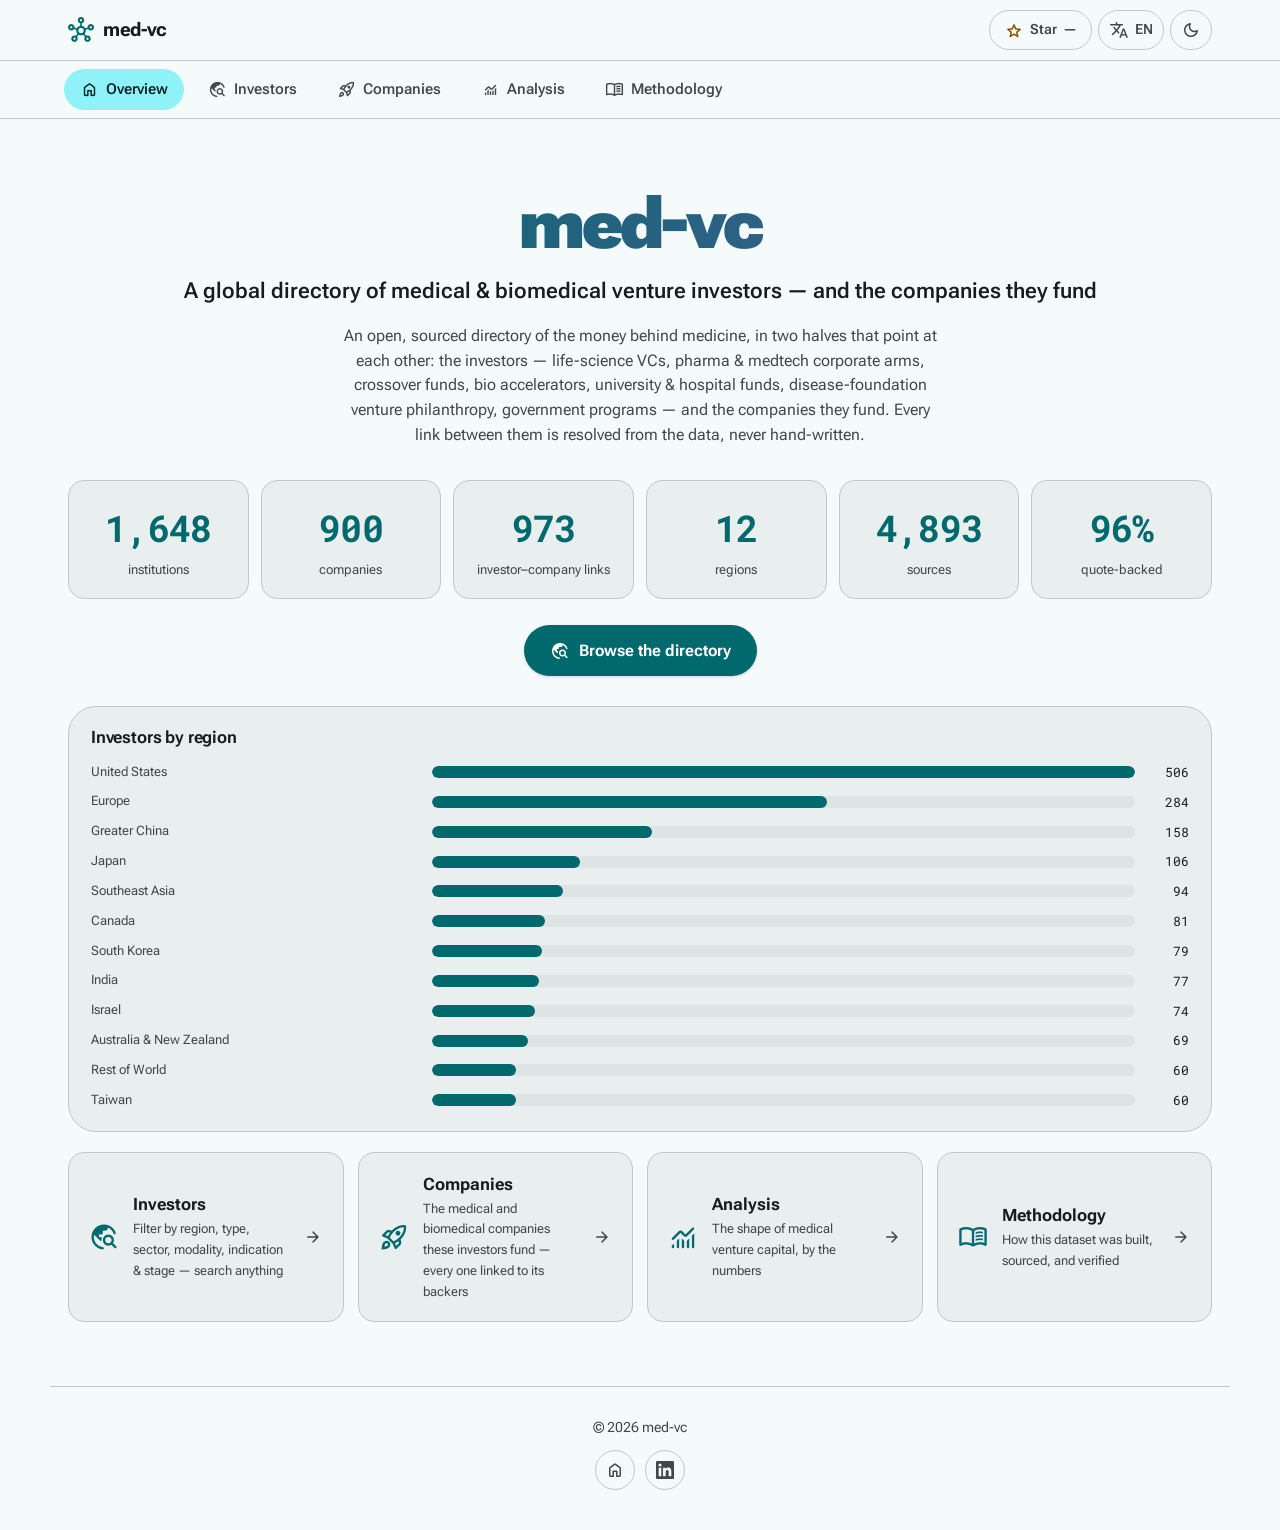
==== docs/index.html @ f38624d8 "site: pin pages to their assets, and stop silently rendering the wrong page Deploying /company-analy" ====
<!doctype html>
<html lang="en">
<head>
    <!-- Google tag (gtag.js) -->
    <script async src="https://www.googletagmanager.com/gtag/js?id=G-E2WKER7H9L"></script>
    <script>window.dataLayer=window.dataLayer||[];function gtag(){dataLayer.push(arguments);}gtag('js',new Date());gtag('config','G-E2WKER7H9L');</script>
    <meta charset="utf-8">
    <meta name="viewport" content="width=device-width, initial-scale=1">
    <title>med-vc — Global medical &amp; biomedical VC directory</title>
    <meta name="description" content="An open, sourced directory of 1,543 medical and biomedical venture investors across 12 regions — VCs, corporate venture arms, crossover funds, accelerators, university &amp; hospital funds and more.">
    <link rel="canonical" href="https://med-vc.peteraim.com/">
    <meta property="og:type" content="website">
    <meta property="og:site_name" content="med-vc">
    <meta property="og:title" content="med-vc — Global medical &amp; biomedical VC directory">
    <meta property="og:description" content="An open, sourced directory of 1,543 medical and biomedical venture investors across 12 regions — VCs, corporate venture arms, crossover funds, accelerators, university &amp; hospital funds and more.">
    <meta property="og:url" content="https://med-vc.peteraim.com/">
    <meta name="twitter:card" content="summary_large_image">
    <meta name="twitter:title" content="med-vc — Global medical &amp; biomedical VC directory">
    <meta name="twitter:description" content="An open, sourced directory of 1,543 medical and biomedical venture investors across 12 regions — VCs, corporate venture arms, crossover funds, accelerators, university &amp; hospital funds and more.">
    <link rel="icon" href="data:image/svg+xml,%3Csvg xmlns=%22http://www.w3.org/2000/svg%22 viewBox=%220 0 100 100%22%3E%3Ctext y=%22.9em%22 font-size=%2290%22%3E%F0%9F%A7%AC%3C/text%3E%3C/svg%3E">
    <script type="application/ld+json">{"@context":"https://schema.org","@type":"WebSite","name":"med-vc","description":"A global directory of medical and biomedical venture investors","url":"https://med-vc.peteraim.com/"}</script>
    <link rel="preconnect" href="https://fonts.googleapis.com">
    <link rel="preconnect" href="https://fonts.gstatic.com" crossorigin>
    <link href="https://fonts.googleapis.com/css2?family=Roboto+Flex:opsz,wght@8..144,400..700&family=Roboto+Mono:wght@500;600&display=swap" rel="stylesheet">
    <link href="https://fonts.googleapis.com/css2?family=Material+Symbols+Rounded:opsz,wght,FILL,GRAD@24,400,0,0&display=swap" rel="stylesheet">
    <link rel="stylesheet" href="assets/styles.css?v=86955d0d74">
</head>
<body data-page="home">
    <main id="page"></main>
    <script src="data/data.js?v=5c94df64af"></script>
    <script src="assets/shell.js?v=1e81da175c"></script>
    <script src="assets/app.js?v=3b255cd2a7"></script>
</body>
</html>
---- docs/assets/styles.css ----
/* =========================================================================
   med-vc · styles.css  — MD3 tokens (light+dark) + components. Zero build.
   Clinical/biomedical palette: teal primary, warm amber secondary.
   ========================================================================= */

:root, [data-theme="light"] {
  --primary:#00696e; --on-primary:#ffffff;
  --primary-container:#8ef2f8; --on-primary-container:#002022;
  --secondary:#8a5000; --on-secondary:#ffffff;
  --secondary-container:#ffddb6; --on-secondary-container:#2c1600;
  --tertiary:#4a5c92; --on-tertiary:#ffffff;
  --tertiary-container:#dbe1ff; --on-tertiary-container:#02174b;
  --background:#f5fbfa; --on-background:#171d1d;
  --surface:#f5fbfa; --surface-container:#e9efef;
  --surface-container-high:#e3e9e9; --surface-container-highest:#dde4e3;
  --surface-variant:#dae5e4; --on-surface:#171d1d; --on-surface-variant:#3f4948;
  --outline:#6f7978; --outline-variant:#bec9c8; --error:#ba1a1a;
  --ok:#2e7d32; --warn:#b26a00; --low:#8a5a00;
  --radius:16px; --radius-sm:12px; --radius-lg:28px; --radius-pill:999px;
  --elev-1:0 1px 2px rgba(0,0,0,.08), 0 1px 3px 1px rgba(0,0,0,.05);
  --elev-2:0 1px 2px rgba(0,0,0,.10), 0 2px 6px 2px rgba(0,0,0,.07);
  --maxw:1180px;
  --mono:"Roboto Mono", ui-monospace, SFMono-Regular, Menlo, monospace;
}
[data-theme="dark"] {
  --primary:#4dd9e0; --on-primary:#00363a;
  --primary-container:#004f53; --on-primary-container:#8ef2f8;
  --secondary:#ffb95c; --on-secondary:#492900;
  --secondary-container:#693c00; --on-secondary-container:#ffddb6;
  --tertiary:#b4c4ff; --on-tertiary:#1a2f60;
  --tertiary-container:#324578; --on-tertiary-container:#dbe1ff;
  --background:#0e1514; --on-background:#dde4e3;
  --surface:#0e1514; --surface-container:#1b2222;
  --surface-container-high:#252c2c; --surface-container-highest:#303736;
  --surface-variant:#3f4948; --on-surface:#dde4e3; --on-surface-variant:#bec9c8;
  --outline:#889392; --outline-variant:#3f4948; --error:#ffb4ab;
  --ok:#7fd889; --warn:#ffb95c; --low:#e0b877;
  --elev-1:0 1px 2px rgba(0,0,0,.30), 0 1px 3px 1px rgba(0,0,0,.20);
  --elev-2:0 1px 3px rgba(0,0,0,.35), 0 3px 8px 2px rgba(0,0,0,.25);
}

* { box-sizing: border-box; }
html { scroll-behavior: smooth; }
@media (prefers-reduced-motion: reduce) { html { scroll-behavior: auto; } * { animation: none !important; transition: none !important; } }
body {
  margin: 0; font-family: "Roboto Flex", system-ui, -apple-system, "Noto Sans TC", sans-serif;
  color: var(--on-background); background: var(--background);
  -webkit-font-smoothing: antialiased; line-height: 1.55;
}
a { color: var(--primary); text-decoration: none; }
a:hover { text-decoration: underline; }
h1, h2, h3 { line-height: 1.2; font-weight: 640; letter-spacing: -.01em; }
.material-symbols-rounded { font-size: 20px; line-height: 1; vertical-align: middle; }

.skip-link {
  position: fixed; left: 12px; top: -60px; z-index: 1000;
  background: var(--primary); color: var(--on-primary); padding: 10px 16px;
  border-radius: var(--radius-sm); transition: top .2s;
}
.skip-link:focus { top: 12px; }
:focus-visible { outline: 2px solid var(--primary); outline-offset: 2px; border-radius: 4px; }

/* ---------- app bar (shell.js) ---------- */
.appbar {
  position: sticky; top: 0; z-index: 50;
  background: color-mix(in srgb, var(--surface) 88%, transparent);
  backdrop-filter: saturate(1.6) blur(12px);
  border-bottom: 1px solid var(--outline-variant);
}
.appbar__inner {
  max-width: var(--maxw); margin: 0 auto; padding: 10px 18px;
  display: flex; align-items: center; gap: 12px;
}
.brand { display: flex; align-items: center; gap: 9px; color: var(--on-surface); font-weight: 720; font-size: 1.16rem; letter-spacing: -.02em; }
.brand:hover { text-decoration: none; }
.brand__logo { color: var(--primary); font-size: 26px; }
.appbar__actions { margin-left: auto; display: flex; align-items: center; gap: 6px; }
.icon-btn {
  display: inline-flex; align-items: center; gap: 6px; justify-content: center;
  min-width: 40px; height: 40px; padding: 0 10px;
  border: 1px solid var(--outline-variant); border-radius: var(--radius-pill);
  background: transparent; color: var(--on-surface-variant); cursor: pointer;
  font: inherit; font-size: .9rem; transition: background .15s, color .15s, border-color .15s;
}
.icon-btn:hover { background: var(--surface-container-high); color: var(--on-surface); }
.icon-btn__txt { font-weight: 600; }
.gh-star {
  display: inline-flex; align-items: center; gap: 6px; height: 40px; padding: 0 14px;
  border: 1px solid var(--outline-variant); border-radius: var(--radius-pill);
  color: var(--on-surface-variant); font-weight: 600; font-size: .9rem;
}
.gh-star:hover { text-decoration: none; background: var(--surface-container-high); color: var(--on-surface); }
.gh-star .material-symbols-rounded { color: var(--secondary); }
.gh-star__count { font-variant-numeric: tabular-nums; }

/* ---------- cross-page nav (shell.js) ---------- */
.pagenav { position: sticky; top: 61px; z-index: 40; background: var(--background); border-bottom: 1px solid var(--outline-variant); }
.pagenav__inner {
  max-width: var(--maxw); margin: 0 auto; padding: 8px 14px;
  display: flex; gap: 8px; overflow-x: auto; scrollbar-width: none;
}
.pagenav__inner::-webkit-scrollbar { display: none; }
.navpill {
  display: inline-flex; align-items: center; gap: 7px; white-space: nowrap;
  padding: 8px 15px; border-radius: var(--radius-pill); color: var(--on-surface-variant);
  font-weight: 560; font-size: .92rem; border: 1px solid transparent; transition: background .15s, color .15s;
}
.navpill:hover { background: var(--surface-container); text-decoration: none; color: var(--on-surface); }
.navpill--active { background: var(--primary-container); color: var(--on-primary-container); }
.navpill .material-symbols-rounded { font-size: 19px; }

/* ---------- layout shell ---------- */
#page { max-width: var(--maxw); margin: 0 auto; padding: 26px 18px 64px; display: block; }
.page-head { margin: 6px 0 22px; }
.page-head h1 { margin: 0; font-size: clamp(1.6rem, 3.4vw, 2.3rem); }
.page-head__sub { margin: 8px 0 0; color: var(--on-surface-variant); max-width: 62ch; }

/* ---------- hero (hub) ---------- */
.hero { text-align: center; padding: 34px 8px 6px; margin-bottom: 8px; }
.hero__title {
  margin: 0; font-size: clamp(2.6rem, 8vw, 4.6rem); font-weight: 800; letter-spacing: -.04em;
  background: linear-gradient(120deg, var(--primary), var(--tertiary));
  -webkit-background-clip: text; background-clip: text; color: transparent;
}
.hero__subtitle { margin: 6px 0 0; font-size: clamp(1.05rem, 2.6vw, 1.4rem); font-weight: 560; color: var(--on-surface); }
.hero__pitch { margin: 16px auto 0; max-width: 66ch; color: var(--on-surface-variant); font-size: 1rem; }

/* ---------- stat tiles ---------- */
.stats { display: grid; grid-template-columns: repeat(auto-fit, minmax(140px, 1fr)); gap: 12px; margin: 26px 0; }
.stats--prov { grid-template-columns: repeat(auto-fit, minmax(150px, 1fr)); max-width: 640px; }
.stat {
  background: var(--surface-container); border: 1px solid var(--outline-variant);
  border-radius: var(--radius); padding: 18px 16px; text-align: center;
}
.stat__value { display: block; font-family: var(--mono); font-size: clamp(1.7rem, 4vw, 2.3rem); font-weight: 680; color: var(--primary); font-variant-numeric: tabular-nums; letter-spacing: -.02em; }
.stat__label { display: block; margin-top: 4px; font-size: .82rem; color: var(--on-surface-variant); }

.cta {
  display: flex; align-items: center; gap: 9px; margin: 4px auto 30px;
  padding: 13px 26px; border-radius: var(--radius-pill);
  background: var(--primary); color: var(--on-primary); font-weight: 650; font-size: 1.02rem;
  box-shadow: var(--elev-1); width: fit-content;
}
.cta:hover { text-decoration: none; box-shadow: var(--elev-2); }

/* ---------- panels + horizontal bars ---------- */
.panel {
  background: var(--surface-container); border: 1px solid var(--outline-variant);
  border-radius: var(--radius-lg); padding: 20px 22px; margin: 16px 0;
}
.panel__title { margin: 0 0 14px; font-size: 1.05rem; }
.panels { display: grid; grid-template-columns: repeat(auto-fit, minmax(340px, 1fr)); gap: 16px; }
.hbars { display: flex; flex-direction: column; gap: 9px; }
.hbar { display: grid; grid-template-columns: minmax(84px, 30%) 1fr auto; align-items: center; gap: 12px; }
.hbar__label { font-size: .84rem; color: var(--on-surface-variant); white-space: nowrap; overflow: hidden; text-overflow: ellipsis; }
.hbar__track { height: 12px; background: var(--surface-container-highest); border-radius: var(--radius-pill); overflow: hidden; }
.hbar__fill { display: block; height: 100%; background: var(--primary); border-radius: var(--radius-pill); min-width: 3px; transition: width .5s cubic-bezier(.2,.7,.3,1); }
.hbar__value { font-family: var(--mono); font-size: .82rem; color: var(--on-surface); font-variant-numeric: tabular-nums; min-width: 42px; text-align: right; }

/* ---------- company-analysis charts ---------- */
/* a panel that stands outside the .panels grid and owns the full width */
.panel--wide { margin-top: 16px; }
.panel__note { margin: -4px 0 15px; font-size: .79rem; line-height: 1.6; color: var(--on-surface-variant); }
.panel__note--lead { margin: 0 0 18px; font-size: .88rem; max-width: 78ch; }
.navcard--solo { margin-top: 30px; }

/* pipeline ladder — centred bars so the profile reads as a silhouette */
.funnel { display: flex; flex-direction: column; gap: 8px; }
.funnel__row { display: grid; grid-template-columns: minmax(88px, 30%) 1fr auto; align-items: center; gap: 12px; }
.funnel__label { font-size: .84rem; color: var(--on-surface-variant); white-space: nowrap; overflow: hidden; text-overflow: ellipsis; }
.funnel__track { display: flex; justify-content: center; height: 18px; background: var(--surface-container-highest); border-radius: var(--radius-pill); overflow: hidden; }
.funnel__fill { display: block; height: 100%; background: linear-gradient(90deg, var(--tertiary), var(--primary)); border-radius: var(--radius-pill); transition: width .5s cubic-bezier(.2,.7,.3,1); }
.funnel__value { font-family: var(--mono); font-size: .82rem; color: var(--on-surface); font-variant-numeric: tabular-nums; min-width: 42px; text-align: right; }

/* sector × region heat matrix */
.matrix-wrap { overflow-x: auto; margin: 0 -4px; padding: 0 4px 4px; }
.matrix { border-collapse: separate; border-spacing: 3px; width: 100%; min-width: 660px; font-size: .8rem; }
.matrix th { font-weight: 600; color: var(--on-surface-variant); text-align: left; }
.matrix thead th { vertical-align: bottom; padding: 0 2px 7px; font-size: .73rem; line-height: 1.25; }
.matrix thead th span { display: block; max-width: 78px; }
.matrix th[scope="row"] { padding-right: 10px; white-space: nowrap; }
.matrix td {
  text-align: center; padding: 8px 5px; border-radius: 7px;
  font-family: var(--mono); font-size: .78rem; font-variant-numeric: tabular-nums;
  background: var(--surface-container-highest);
}
.matrix__zero { color: var(--outline-variant); }

/* founding-year histogram */
.cols { display: flex; align-items: flex-end; gap: 6px; }
.col { flex: 1; display: flex; flex-direction: column; align-items: center; gap: 5px; min-width: 0; }
.col__n { font-family: var(--mono); font-size: .74rem; color: var(--on-surface-variant); font-variant-numeric: tabular-nums; }
.col__slot { display: flex; align-items: flex-end; justify-content: center; width: 100%; height: 150px; }
.col__bar { display: block; width: 100%; max-width: 48px; background: linear-gradient(180deg, var(--primary), var(--tertiary)); border-radius: 6px 6px 0 0; transition: height .5s cubic-bezier(.2,.7,.3,1); }
.col__label { font-size: .69rem; color: var(--on-surface-variant); white-space: nowrap; }

/* ranked leaderboards */
.board { list-style: none; margin: 0; padding: 0; }
.board__row { display: grid; grid-template-columns: 20px 1fr auto; align-items: center; gap: 10px; padding: 7px 0; border-bottom: 1px solid var(--outline-variant); }
.board__row:last-child { border-bottom: 0; padding-bottom: 0; }
.board__rank { font-family: var(--mono); font-size: .76rem; color: var(--outline); text-align: right; }
.board__name { display: flex; flex-direction: column; gap: 1px; min-width: 0; font-size: .89rem; font-weight: 620; color: var(--on-surface); }
.board__name:hover { color: var(--primary); text-decoration: none; }
.board__sub { font-size: .73rem; font-weight: 400; color: var(--on-surface-variant); white-space: nowrap; overflow: hidden; text-overflow: ellipsis; }
.board__val { font-family: var(--mono); font-size: .84rem; font-variant-numeric: tabular-nums; color: var(--primary); text-align: right; white-space: nowrap; }
.board__val--text { font-size: .74rem; color: var(--on-surface-variant); }
.board__unit { display: block; font-size: .65rem; color: var(--on-surface-variant); }

/* ---------- nav cards (hub) ---------- */
.navcards { display: grid; grid-template-columns: repeat(auto-fit, minmax(260px, 1fr)); gap: 14px; margin-top: 20px; }
.navcard {
  display: flex; align-items: center; gap: 14px; padding: 18px 20px;
  background: var(--surface-container); border: 1px solid var(--outline-variant);
  border-radius: var(--radius); color: var(--on-surface); transition: transform .15s, box-shadow .15s, border-color .15s;
}
.navcard:hover { text-decoration: none; transform: translateY(-2px); box-shadow: var(--elev-2); border-color: var(--primary); }
.navcard__icon { color: var(--primary); font-size: 30px; }
.navcard__body { display: flex; flex-direction: column; gap: 2px; flex: 1; }
.navcard__title { font-weight: 680; font-size: 1.05rem; }
.navcard__sub { font-size: .84rem; color: var(--on-surface-variant); }
.navcard__go { color: var(--on-surface-variant); }

/* ---------- directory ---------- */
.dir { display: grid; grid-template-columns: 268px 1fr; gap: 22px; align-items: start; }
.dir__filters {
  position: sticky; top: 118px; align-self: start; max-height: calc(100vh - 134px); overflow-y: auto;
  background: var(--surface-container); border: 1px solid var(--outline-variant);
  border-radius: var(--radius); padding: 16px; scrollbar-width: thin;
}
.dir__filters-head { display: flex; align-items: center; gap: 8px; margin-bottom: 10px; font-size: .98rem; }
.dir__filters-head .material-symbols-rounded { color: var(--primary); }
.dir__filters-head b { flex: 1; }
.linkbtn {
  display: inline-flex; align-items: center; gap: 6px; padding: 7px 13px; cursor: pointer;
  border: 1px solid var(--outline-variant); border-radius: var(--radius-pill);
  background: transparent; color: var(--primary); font: inherit; font-weight: 600; font-size: .85rem;
}
.linkbtn:hover { background: var(--surface-container-high); }
.linkbtn--ghost { color: var(--on-surface-variant); }
.facet { margin-bottom: 16px; }
.facet__title { margin: 0 0 8px; font-size: .78rem; text-transform: uppercase; letter-spacing: .05em; color: var(--on-surface-variant); font-weight: 700; }
.facet__chips { display: flex; flex-wrap: wrap; gap: 6px; }
.fchip {
  padding: 5px 11px; border-radius: var(--radius-pill); cursor: pointer;
  border: 1px solid var(--outline-variant); background: transparent; color: var(--on-surface-variant);
  font: inherit; font-size: .8rem; line-height: 1.3; transition: background .12s, color .12s, border-color .12s;
}
.fchip:hover { background: var(--surface-container-high); color: var(--on-surface); }
.fchip--active { background: var(--primary); color: var(--on-primary); border-color: var(--primary); }
.fchip--conf-high { border-color: color-mix(in srgb, var(--ok) 50%, var(--outline-variant)); }
.fchip--conf-medium { border-color: color-mix(in srgb, var(--warn) 50%, var(--outline-variant)); }
.fchip--conf.fchip--active { background: var(--on-surface); color: var(--surface); border-color: var(--on-surface); }

.dir__main { min-width: 0; }
.dir__bar { display: flex; align-items: center; gap: 10px; margin-bottom: 16px; flex-wrap: wrap; }
.searchbox {
  display: flex; align-items: center; gap: 8px; flex: 1; min-width: 200px;
  padding: 0 14px; height: 46px; background: var(--surface-container);
  border: 1px solid var(--outline-variant); border-radius: var(--radius-pill);
}
.searchbox .material-symbols-rounded { color: var(--on-surface-variant); }
.searchbox input { flex: 1; border: 0; background: transparent; color: var(--on-surface); font: inherit; font-size: .96rem; outline: none; }
#mobFilterBtn { display: none; }
.dir__count { font-size: .86rem; color: var(--on-surface-variant); font-variant-numeric: tabular-nums; margin-left: auto; }
.dir__grid { display: grid; grid-template-columns: repeat(auto-fill, minmax(255px, 1fr)); gap: 12px; }

.ecard {
  background: var(--surface-container); border: 1px solid var(--outline-variant);
  border-radius: var(--radius); padding: 15px 16px; cursor: pointer;
  transition: transform .12s, box-shadow .12s, border-color .12s; display: flex; flex-direction: column; gap: 9px;
}
.ecard:hover { transform: translateY(-2px); box-shadow: var(--elev-2); border-color: var(--primary); }
.ecard__head { display: flex; align-items: flex-start; gap: 8px; }
.ecard__name { margin: 0; font-size: .98rem; font-weight: 650; flex: 1; line-height: 1.3; }
.ecard__local { display: block; font-size: .8rem; font-weight: 400; color: var(--on-surface-variant); margin-top: 1px; }
.ecard__meta { display: flex; align-items: center; gap: 8px; flex-wrap: wrap; }
.ecard__loc { font-size: .8rem; color: var(--on-surface-variant); }
.ecard__tags { display: flex; flex-wrap: wrap; gap: 5px; }
.badge {
  font-size: .72rem; font-weight: 640; padding: 3px 9px; border-radius: var(--radius-pill);
  background: var(--primary-container); color: var(--on-primary-container); white-space: nowrap;
}
.tag { font-size: .72rem; padding: 3px 9px; border-radius: var(--radius-pill); background: var(--surface-container-highest); color: var(--on-surface-variant); }
.tag--alt { background: var(--tertiary-container); color: var(--on-tertiary-container); }
.dot { width: 10px; height: 10px; border-radius: 50%; display: inline-block; flex: none; margin-top: 4px; }
.dot--high { background: var(--ok); }
.dot--medium { background: var(--warn); }
.dot--low { background: var(--low); }
.empty { text-align: center; color: var(--on-surface-variant); padding: 50px 20px; font-size: 1rem; }

/* ---------- backers ("whose money is this") ---------- */
/* Deliberately one accent family for every backer kind: the dataset ranks
   nobody. The icon carries the kind; colour carries only "this fund has an
   institution behind it". */
.ecard__backers { display: flex; flex-wrap: wrap; gap: 5px; }
.backer {
  display: inline-flex; align-items: center; gap: 5px;
  font-size: .74rem; font-weight: 600; line-height: 1.35;
  padding: 3px 9px 3px 6px; border-radius: var(--radius-pill);
  background: var(--secondary-container); color: var(--on-secondary-container);
}
.backer .material-symbols-rounded { font-size: 15px; font-variation-settings: "FILL" 1, "wght" 500; opacity: .8; }
.backer__rel { font-style: normal; font-weight: 400; opacity: .72; }
.backer--more { background: var(--surface-container-highest); color: var(--on-surface-variant); padding-left: 9px; }
.drow .backer { margin: 0 5px 5px 0; }

/* count suffix on facet chips */
.fchip__n { opacity: .55; font-variant-numeric: tabular-nums; margin-left: 3px; font-size: .92em; }
.fchip--active .fchip__n { opacity: .8; }

/* context banner: "you searched a company, here is why these investors matched" */
.ctx {
  display: flex; gap: 11px; align-items: flex-start;
  margin: 0 0 14px; padding: 13px 16px; border-radius: var(--radius);
  background: var(--tertiary-container); color: var(--on-tertiary-container);
}
.ctx > .material-symbols-rounded { font-size: 20px; opacity: .8; flex: none; margin-top: 1px; }
.ctx__lead { margin: 0; font-size: .87rem; line-height: 1.5; }
.ctx__links { display: flex; flex-wrap: wrap; gap: 6px; margin-top: 9px; }
.ctx__link {
  font: inherit; font-size: .78rem; font-weight: 600; cursor: pointer;
  padding: 4px 11px; border-radius: var(--radius-pill);
  background: var(--surface); color: var(--on-surface);
  border: 1px solid transparent; transition: border-color .12s;
}
.ctx__link:hover { border-color: var(--primary); }
.ctx__where { opacity: .6; font-weight: 400; }
.empty__note { max-width: 440px; margin: 10px auto 0; font-size: .85rem; line-height: 1.55; opacity: .75; }

/* ---------- companies half ---------- */
.ecard__what {
  margin: 0; font-size: .82rem; line-height: 1.45; color: var(--on-surface-variant);
  /* two lines then ellipsis: cards must stay the same height to grid cleanly,
     and the full sentence is one click away in the dialog */
  display: -webkit-box; -webkit-line-clamp: 2; -webkit-box-orient: vertical;
  line-clamp: 2; overflow: hidden;
}
.ecard__raised {
  font-family: var(--mono); font-size: .76rem; font-weight: 600;
  color: var(--on-surface-variant); margin-left: auto;
}
/* Corporate status reads as a state change, so only non-default states get a
   badge — every company being "Private" would make the badge meaningless. */
.badge--public { background: var(--tertiary-container); color: var(--on-tertiary-container); }
.badge--acquired, .badge--merged { background: var(--secondary-container); color: var(--on-secondary-container); }
.badge--shut-down { background: var(--surface-container-highest); color: var(--on-surface-variant); text-decoration: line-through; }
.badge--unknown { background: var(--surface-container-highest); color: var(--on-surface-variant); }

/* An investor chip is filled when we have that investor's profile and hollow
   when we only have the name. The distinction IS the information: hollow means
   "known funder, not yet catalogued", not "unknown funder". */
.backer--linked { background: var(--primary-container); color: var(--on-primary-container); }
.backer--plain {
  background: transparent; color: var(--on-surface-variant);
  box-shadow: inset 0 0 0 1px var(--outline-variant);
}
.backer--plain .material-symbols-rounded { opacity: .45; }

/* cross-directory link: company <-> investor */
.xlink {
  display: inline-flex; align-items: center; gap: 3px;
  font-size: .76rem; font-weight: 600; text-decoration: none;
  padding: 3px 8px 3px 10px; margin: 0 5px 5px 0; border-radius: var(--radius-pill);
  background: var(--primary-container); color: var(--on-primary-container);
  border: 1px solid transparent; transition: border-color .12s;
}
.xlink:hover { border-color: var(--primary); }
.xlink .material-symbols-rounded { font-size: 14px; opacity: .65; }
.xlink--dead {
  background: transparent; color: var(--on-surface-variant); font-weight: 500;
  box-shadow: inset 0 0 0 1px var(--outline-variant); padding-right: 10px; cursor: help;
}
.muted { color: var(--on-surface-variant); font-size: .85rem; }

/* section divider on the analysis pages */
.section-head {
  margin: 34px 0 14px; font-size: 1.05rem; font-weight: 650;
  color: var(--on-surface-variant); display: flex; align-items: center; gap: 12px;
}
.section-head::after {
  content: ""; flex: 1; height: 1px; background: var(--outline-variant);
}

/* coverage note above the grid — states the denominator */
.dir__note {
  display: flex; align-items: center; gap: 7px;
  margin: 0 0 13px; font-size: .8rem; line-height: 1.5;
  color: var(--on-surface-variant);
}
.dir__note .material-symbols-rounded { font-size: 17px; opacity: .7; flex: none; }

/* ---------- dialog (shell.js) ---------- */
.dialog {
  width: min(640px, 94vw); max-height: 88vh; padding: 0; border: 0;
  border-radius: var(--radius-lg); background: var(--surface); color: var(--on-surface);
  box-shadow: var(--elev-2); overflow: hidden;
}
.dialog::backdrop { background: rgba(0,0,0,.5); backdrop-filter: blur(2px); }
.dialog__bar { position: sticky; top: 0; display: flex; padding: 10px 12px; background: var(--surface); border-bottom: 1px solid var(--outline-variant); z-index: 2; }
.dialog__spacer { flex: 1; }
.dialog__body { padding: 6px 24px 26px; overflow-y: auto; max-height: calc(88vh - 60px); }
.dlg__title { margin: 12px 0 2px; font-size: 1.4rem; }
.dlg__local { font-size: .95rem; font-weight: 400; color: var(--on-surface-variant); }
.dlg__sub { margin: 2px 0 12px; color: var(--on-surface-variant); font-size: .9rem; }
.dlg__thesis { margin: 0 0 16px; font-size: .96rem; }
.dlg__grid { margin: 0; display: grid; gap: 0; }
.drow { display: grid; grid-template-columns: 118px 1fr; gap: 12px; padding: 9px 0; border-top: 1px solid var(--outline-variant); }
.drow:first-child { border-top: 0; }
.drow dt { color: var(--on-surface-variant); font-size: .82rem; font-weight: 600; }
.drow dd { margin: 0; font-size: .9rem; display: flex; flex-wrap: wrap; gap: 5px; align-items: center; }
.dlg__sources { margin-top: 20px; }
.dlg__sources h3 { font-size: .82rem; text-transform: uppercase; letter-spacing: .05em; color: var(--on-surface-variant); margin: 0 0 10px; }
.src { margin-bottom: 14px; }
.src__link { font-size: .88rem; font-weight: 600; display: inline-flex; align-items: center; gap: 4px; }
.src__link .material-symbols-rounded { font-size: 15px; }
.src__quote {
  margin: 6px 0 0; padding: 8px 12px; border-left: 3px solid var(--primary);
  background: var(--surface-container); border-radius: 0 var(--radius-sm) var(--radius-sm) 0;
  font-size: .84rem; color: var(--on-surface-variant); font-style: italic;
}

/* ---------- article / methodology ---------- */
.article { max-width: 72ch; }
.prose { margin: 0 0 26px; }
.prose h2 { font-size: 1.2rem; margin: 0 0 8px; color: var(--primary); }
.prose p { margin: 0; color: var(--on-surface); }

/* ---------- footer (shell.js) ---------- */
.footer {
  max-width: var(--maxw); margin: 0 auto; padding: 30px 18px 40px; text-align: center;
  color: var(--on-surface-variant); border-top: 1px solid var(--outline-variant);
}
.footer p { margin: 0 0 12px; font-size: .86rem; }
.footer__links { display: flex; justify-content: center; gap: 10px; }
.footer__link { width: 40px; }

/* ---------- responsive ---------- */
@media (max-width: 860px) {
  .dir { grid-template-columns: 1fr; }
  .dir__filters {
    position: fixed; inset: auto 0 0 0; top: auto; z-index: 60; max-height: 72vh;
    border-radius: var(--radius-lg) var(--radius-lg) 0 0; transform: translateY(101%);
    transition: transform .25s ease; box-shadow: var(--elev-2);
  }
  .dir__filters--open { transform: translateY(0); }
  #mobFilterBtn { display: inline-flex; }
}
@media (max-width: 560px) {
  #page { padding: 18px 14px 56px; }
  .panels { grid-template-columns: 1fr; }
  .dir__count { width: 100%; margin-left: 0; }
  .appbar__inner { padding: 10px 14px; }
  .gh-star__label { display: none; }
  .drow { grid-template-columns: 1fr; gap: 3px; }
  .hbar { grid-template-columns: minmax(70px, 40%) 1fr auto; }
  .funnel__row { grid-template-columns: minmax(70px, 40%) 1fr auto; }
  /* ~9 year buckets have to fit a phone; shrink the axis rather than rotate it */
  .col__label { font-size: .62rem; }
  .col__slot { height: 118px; }
}
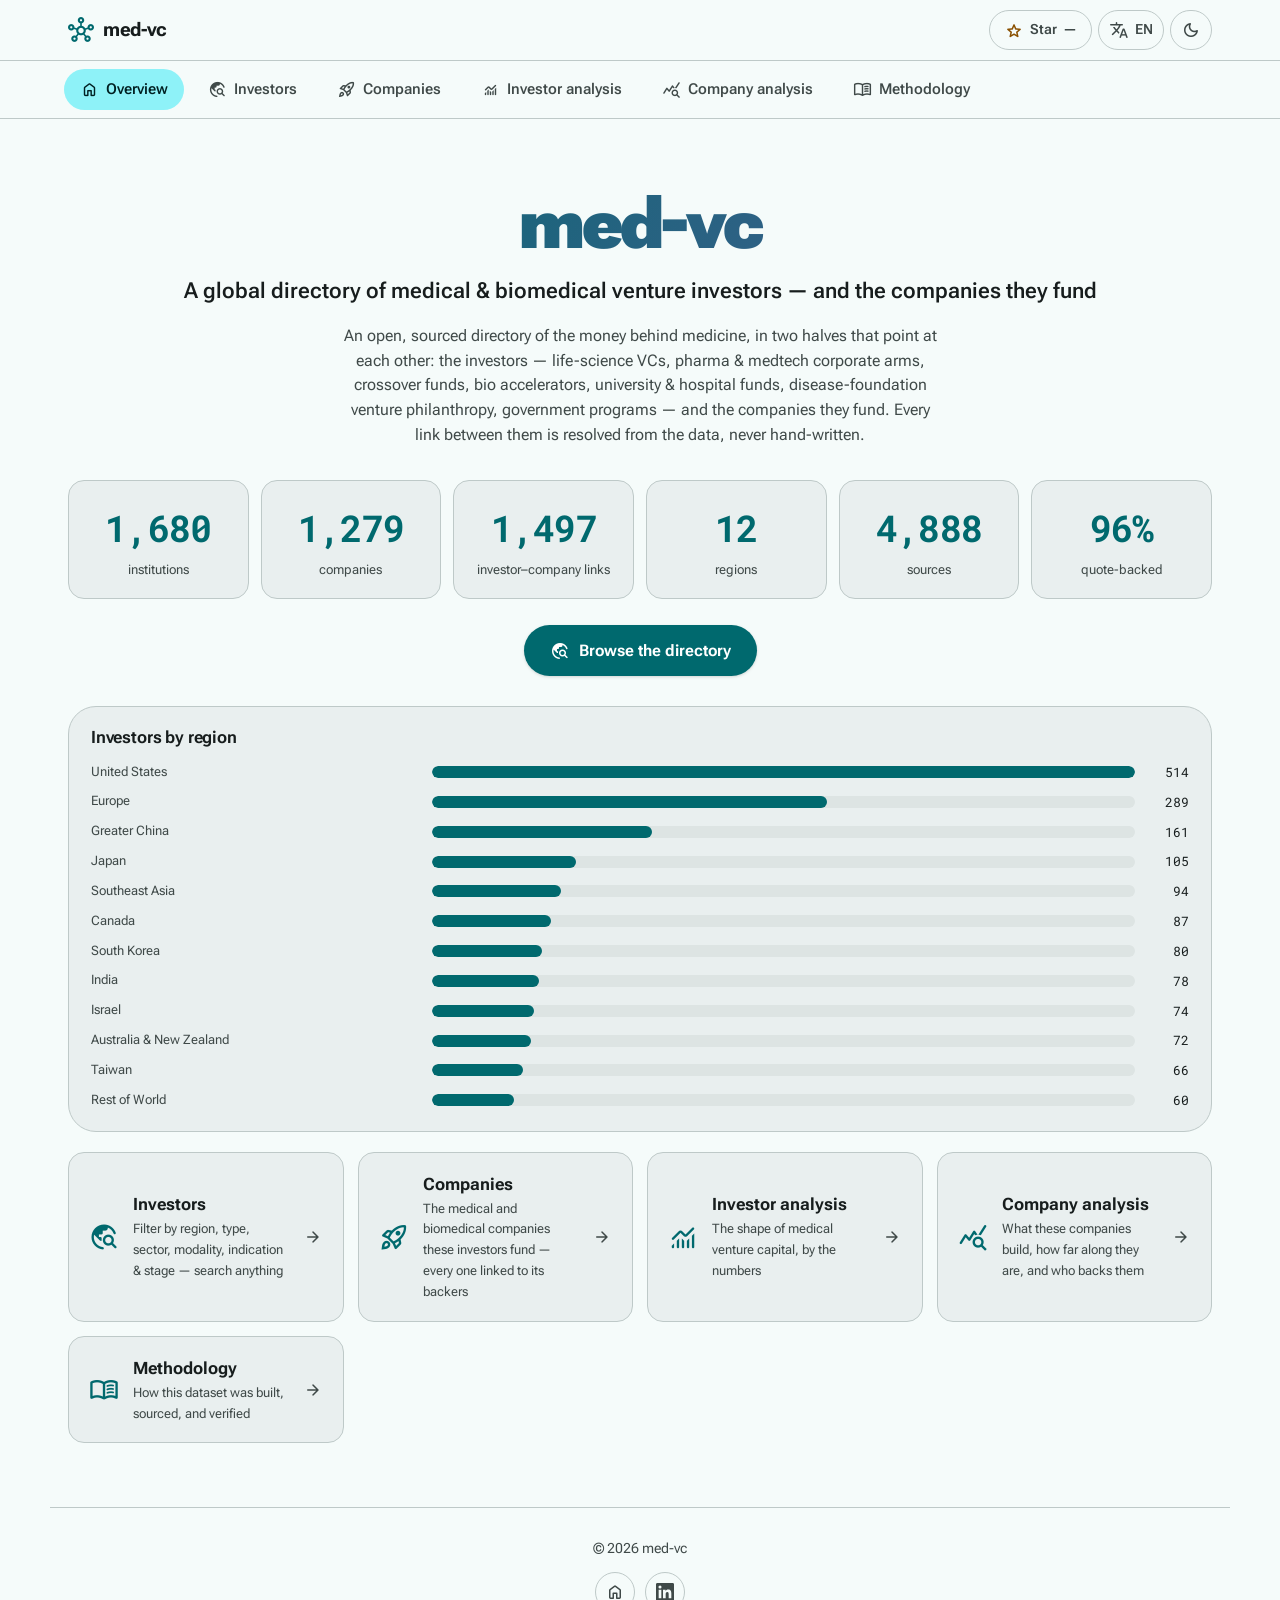
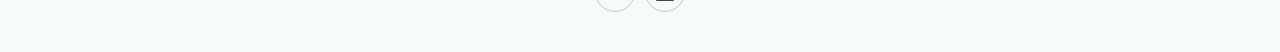
==== commit b2b084a0: "feat: carry the company one-liner in both languages `profile.what` is the only free text that render" ====
--- a/docs/index.html
+++ b/docs/index.html
@@ -8,12 +8,12 @@
     <meta name="viewport" content="width=device-width, initial-scale=1">
     <title>med-vc — Global medical &amp; biomedical VC directory</title>
     <meta name="description" content="An open, sourced directory of 1,543 medical and biomedical venture investors across 12 regions — VCs, corporate venture arms, crossover funds, accelerators, university &amp; hospital funds and more.">
-    <link rel="canonical" href="https://med-vc.peteraim.com/">
+    <link rel="canonical" href="https://med-vc.peteraim.com/" />
     <meta property="og:type" content="website">
     <meta property="og:site_name" content="med-vc">
     <meta property="og:title" content="med-vc — Global medical &amp; biomedical VC directory">
     <meta property="og:description" content="An open, sourced directory of 1,543 medical and biomedical venture investors across 12 regions — VCs, corporate venture arms, crossover funds, accelerators, university &amp; hospital funds and more.">
-    <meta property="og:url" content="https://med-vc.peteraim.com/">
+    <meta property="og:url" content="https://med-vc.peteraim.com/" />
     <meta name="twitter:card" content="summary_large_image">
     <meta name="twitter:title" content="med-vc — Global medical &amp; biomedical VC directory">
     <meta name="twitter:description" content="An open, sourced directory of 1,543 medical and biomedical venture investors across 12 regions — VCs, corporate venture arms, crossover funds, accelerators, university &amp; hospital funds and more.">
@@ -26,9 +26,11 @@
     <link rel="stylesheet" href="assets/styles.css?v=86955d0d74">
 </head>
 <body data-page="home">
-    <main id="page"></main>
-    <script src="data/data.js?v=5c94df64af"></script>
+    <main id="page">
+<section class="hero"><h1 class="hero__title">med-vc</h1><p class="hero__subtitle">A global directory of medical &amp; biomedical venture investors — and the companies they fund</p><p class="hero__pitch">An open, sourced directory of the money behind medicine, in two halves that point at each other: the investors — life-science VCs, pharma &amp; medtech corporate arms, crossover funds, bio accelerators, university &amp; hospital funds, disease-foundation venture philanthropy, government programs — and the companies they fund. Every link between them is resolved from the data, never hand-written.</p></section><div class="stats"><div class="stat" data-item=""><b class="stat__value" data-count="1680" data-suffix="">1,680</b><span class="stat__label">institutions</span></div><div class="stat" data-item=""><b class="stat__value" data-count="1279" data-suffix="">1,279</b><span class="stat__label">companies</span></div><div class="stat" data-item=""><b class="stat__value" data-count="1497" data-suffix="">1,497</b><span class="stat__label">investor–company links</span></div><div class="stat" data-item=""><b class="stat__value" data-count="12" data-suffix="">12</b><span class="stat__label">regions</span></div><div class="stat" data-item=""><b class="stat__value" data-count="4888" data-suffix="">4,888</b><span class="stat__label">sources</span></div><div class="stat" data-item=""><b class="stat__value" data-count="96" data-suffix="%">96%</b><span class="stat__label">quote-backed</span></div></div><a class="cta" href="directory.html"><span class="material-symbols-rounded" aria-hidden="true">travel_explore</span>Browse the directory</a><section class="panel" data-item=""><h2 class="panel__title">Investors by region</h2><div class="hbars"><div class="hbar" data-item=""><span class="hbar__label" title="United States">United States</span><span class="hbar__track"><span class="hbar__fill" style="width:100%;background:var(--primary)"></span></span><span class="hbar__value">514</span></div><div class="hbar" data-item=""><span class="hbar__label" title="Europe">Europe</span><span class="hbar__track"><span class="hbar__fill" style="width:56.23%;background:var(--primary)"></span></span><span class="hbar__value">289</span></div><div class="hbar" data-item=""><span class="hbar__label" title="Greater China">Greater China</span><span class="hbar__track"><span class="hbar__fill" style="width:31.32%;background:var(--primary)"></span></span><span class="hbar__value">161</span></div><div class="hbar" data-item=""><span class="hbar__label" title="Japan">Japan</span><span class="hbar__track"><span class="hbar__fill" style="width:20.43%;background:var(--primary)"></span></span><span class="hbar__value">105</span></div><div class="hbar" data-item=""><span class="hbar__label" title="Southeast Asia">Southeast Asia</span><span class="hbar__track"><span class="hbar__fill" style="width:18.29%;background:var(--primary)"></span></span><span class="hbar__value">94</span></div><div class="hbar" data-item=""><span class="hbar__label" title="Canada">Canada</span><span class="hbar__track"><span class="hbar__fill" style="width:16.93%;background:var(--primary)"></span></span><span class="hbar__value">87</span></div><div class="hbar" data-item=""><span class="hbar__label" title="South Korea">South Korea</span><span class="hbar__track"><span class="hbar__fill" style="width:15.56%;background:var(--primary)"></span></span><span class="hbar__value">80</span></div><div class="hbar" data-item=""><span class="hbar__label" title="India">India</span><span class="hbar__track"><span class="hbar__fill" style="width:15.18%;background:var(--primary)"></span></span><span class="hbar__value">78</span></div><div class="hbar" data-item=""><span class="hbar__label" title="Israel">Israel</span><span class="hbar__track"><span class="hbar__fill" style="width:14.4%;background:var(--primary)"></span></span><span class="hbar__value">74</span></div><div class="hbar" data-item=""><span class="hbar__label" title="Australia &amp; New Zealand">Australia &amp; New Zealand</span><span class="hbar__track"><span class="hbar__fill" style="width:14.01%;background:var(--primary)"></span></span><span class="hbar__value">72</span></div><div class="hbar" data-item=""><span class="hbar__label" title="Taiwan">Taiwan</span><span class="hbar__track"><span class="hbar__fill" style="width:12.84%;background:var(--primary)"></span></span><span class="hbar__value">66</span></div><div class="hbar" data-item=""><span class="hbar__label" title="Rest of World">Rest of World</span><span class="hbar__track"><span class="hbar__fill" style="width:11.67%;background:var(--primary)"></span></span><span class="hbar__value">60</span></div></div></section><nav class="navcards"><a class="navcard" data-item="" href="directory.html"><span class="material-symbols-rounded navcard__icon" aria-hidden="true">travel_explore</span><span class="navcard__body"><span class="navcard__title">Investors</span><span class="navcard__sub">Filter by region, type, sector, modality, indication &amp; stage — search anything</span></span><span class="material-symbols-rounded navcard__go" aria-hidden="true">arrow_forward</span></a><a class="navcard" data-item="" href="companies.html"><span class="material-symbols-rounded navcard__icon" aria-hidden="true">rocket_launch</span><span class="navcard__body"><span class="navcard__title">Companies</span><span class="navcard__sub">The medical and biomedical companies these investors fund — every one linked to its backers</span></span><span class="material-symbols-rounded navcard__go" aria-hidden="true">arrow_forward</span></a><a class="navcard" data-item="" href="analysis.html"><span class="material-symbols-rounded navcard__icon" aria-hidden="true">monitoring</span><span class="navcard__body"><span class="navcard__title">Investor analysis</span><span class="navcard__sub">The shape of medical venture capital, by the numbers</span></span><span class="material-symbols-rounded navcard__go" aria-hidden="true">arrow_forward</span></a><a class="navcard" data-item="" href="company-analysis.html"><span class="material-symbols-rounded navcard__icon" aria-hidden="true">query_stats</span><span class="navcard__body"><span class="navcard__title">Company analysis</span><span class="navcard__sub">What these companies build, how far along they are, and who backs them</span></span><span class="material-symbols-rounded navcard__go" aria-hidden="true">arrow_forward</span></a><a class="navcard" data-item="" href="methodology.html"><span class="material-symbols-rounded navcard__icon" aria-hidden="true">menu_book</span><span class="navcard__body"><span class="navcard__title">Methodology</span><span class="navcard__sub">How this dataset was built, sourced, and verified</span></span><span class="material-symbols-rounded navcard__go" aria-hidden="true">arrow_forward</span></a></nav>
+</main>
+    <script src="data/data.js?v=e274959a63"></script>
     <script src="assets/shell.js?v=1e81da175c"></script>
-    <script src="assets/app.js?v=3b255cd2a7"></script>
+    <script src="assets/app.js?v=fdbbb312a7"></script>
 </body>
 </html>
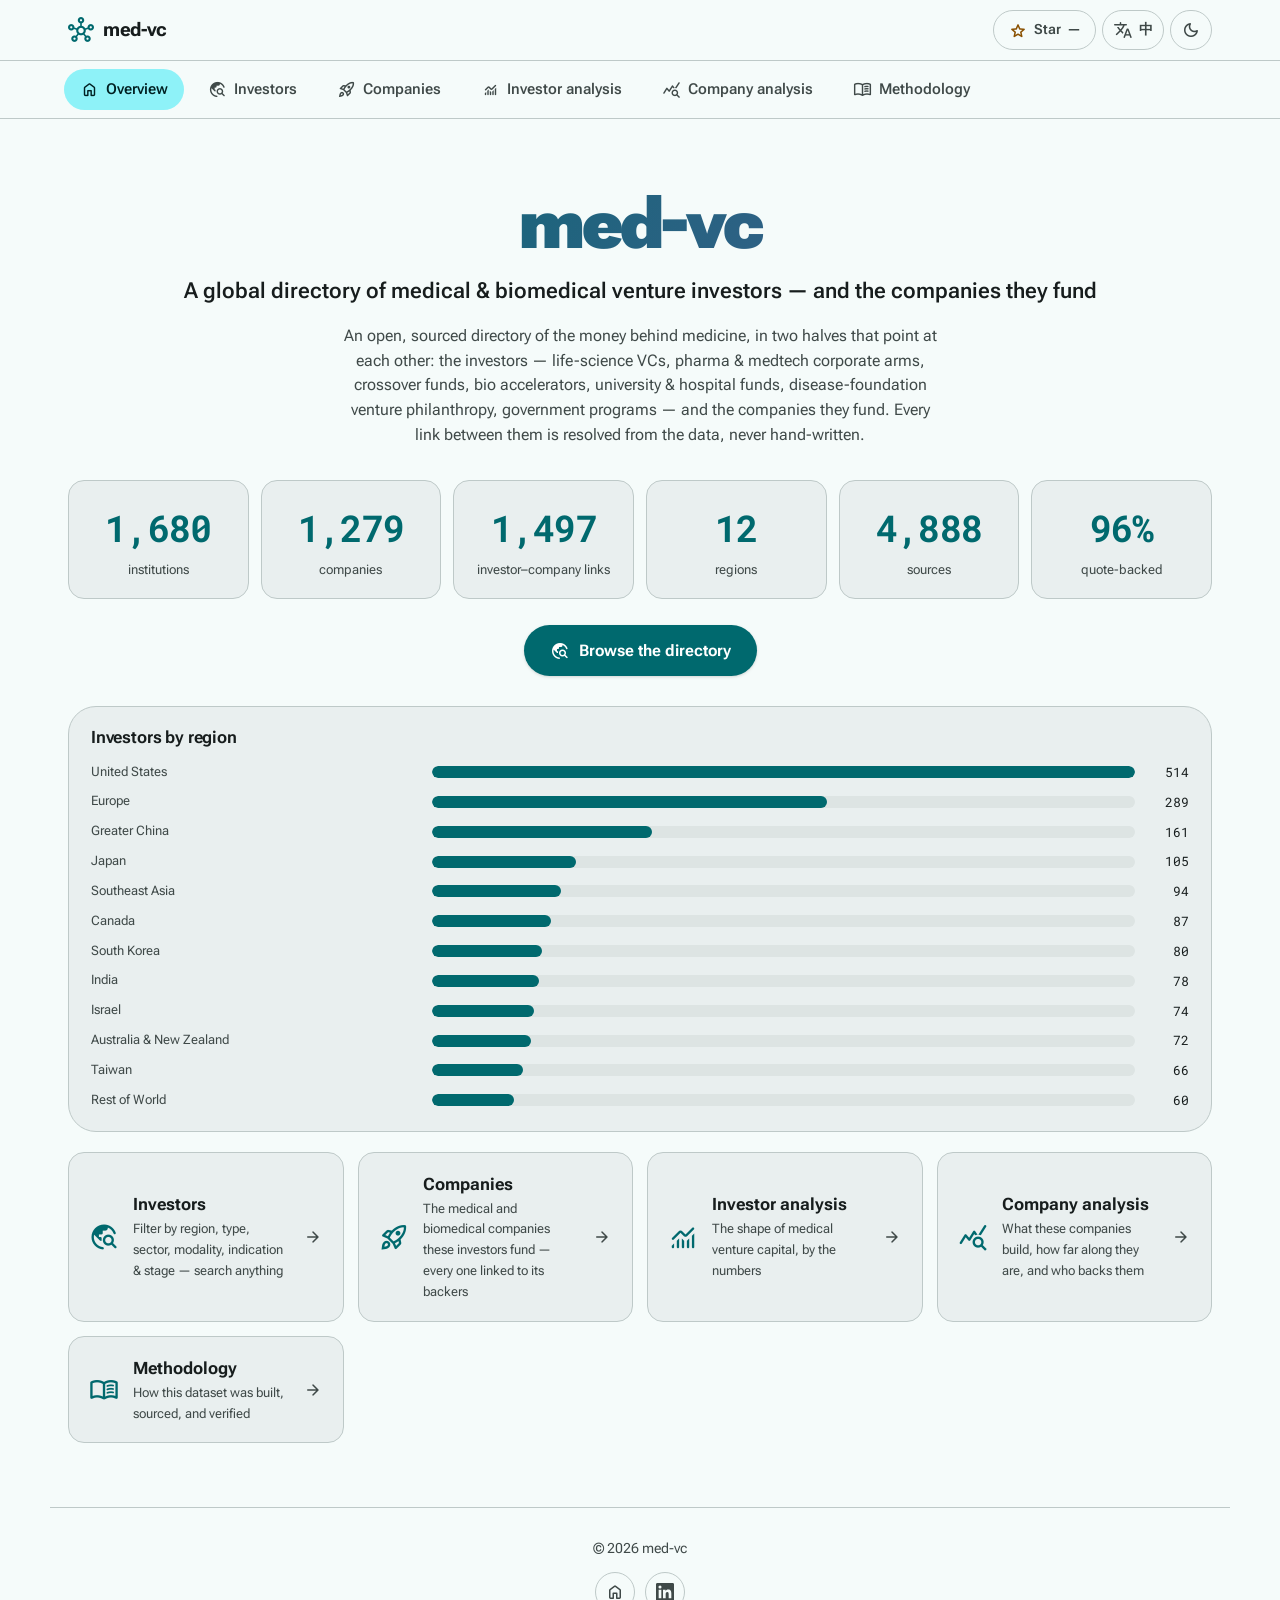
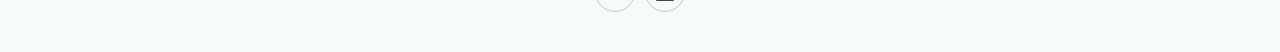
==== commit 50b143ce: "fix: the URL decides the language, and the switch is a real link Two problems, one cause: the langua" ====
--- a/docs/index.html
+++ b/docs/index.html
@@ -29,8 +29,8 @@
     <main id="page">
 <section class="hero"><h1 class="hero__title">med-vc</h1><p class="hero__subtitle">A global directory of medical &amp; biomedical venture investors — and the companies they fund</p><p class="hero__pitch">An open, sourced directory of the money behind medicine, in two halves that point at each other: the investors — life-science VCs, pharma &amp; medtech corporate arms, crossover funds, bio accelerators, university &amp; hospital funds, disease-foundation venture philanthropy, government programs — and the companies they fund. Every link between them is resolved from the data, never hand-written.</p></section><div class="stats"><div class="stat" data-item=""><b class="stat__value" data-count="1680" data-suffix="">1,680</b><span class="stat__label">institutions</span></div><div class="stat" data-item=""><b class="stat__value" data-count="1279" data-suffix="">1,279</b><span class="stat__label">companies</span></div><div class="stat" data-item=""><b class="stat__value" data-count="1497" data-suffix="">1,497</b><span class="stat__label">investor–company links</span></div><div class="stat" data-item=""><b class="stat__value" data-count="12" data-suffix="">12</b><span class="stat__label">regions</span></div><div class="stat" data-item=""><b class="stat__value" data-count="4888" data-suffix="">4,888</b><span class="stat__label">sources</span></div><div class="stat" data-item=""><b class="stat__value" data-count="96" data-suffix="%">96%</b><span class="stat__label">quote-backed</span></div></div><a class="cta" href="directory.html"><span class="material-symbols-rounded" aria-hidden="true">travel_explore</span>Browse the directory</a><section class="panel" data-item=""><h2 class="panel__title">Investors by region</h2><div class="hbars"><div class="hbar" data-item=""><span class="hbar__label" title="United States">United States</span><span class="hbar__track"><span class="hbar__fill" style="width:100%;background:var(--primary)"></span></span><span class="hbar__value">514</span></div><div class="hbar" data-item=""><span class="hbar__label" title="Europe">Europe</span><span class="hbar__track"><span class="hbar__fill" style="width:56.23%;background:var(--primary)"></span></span><span class="hbar__value">289</span></div><div class="hbar" data-item=""><span class="hbar__label" title="Greater China">Greater China</span><span class="hbar__track"><span class="hbar__fill" style="width:31.32%;background:var(--primary)"></span></span><span class="hbar__value">161</span></div><div class="hbar" data-item=""><span class="hbar__label" title="Japan">Japan</span><span class="hbar__track"><span class="hbar__fill" style="width:20.43%;background:var(--primary)"></span></span><span class="hbar__value">105</span></div><div class="hbar" data-item=""><span class="hbar__label" title="Southeast Asia">Southeast Asia</span><span class="hbar__track"><span class="hbar__fill" style="width:18.29%;background:var(--primary)"></span></span><span class="hbar__value">94</span></div><div class="hbar" data-item=""><span class="hbar__label" title="Canada">Canada</span><span class="hbar__track"><span class="hbar__fill" style="width:16.93%;background:var(--primary)"></span></span><span class="hbar__value">87</span></div><div class="hbar" data-item=""><span class="hbar__label" title="South Korea">South Korea</span><span class="hbar__track"><span class="hbar__fill" style="width:15.56%;background:var(--primary)"></span></span><span class="hbar__value">80</span></div><div class="hbar" data-item=""><span class="hbar__label" title="India">India</span><span class="hbar__track"><span class="hbar__fill" style="width:15.18%;background:var(--primary)"></span></span><span class="hbar__value">78</span></div><div class="hbar" data-item=""><span class="hbar__label" title="Israel">Israel</span><span class="hbar__track"><span class="hbar__fill" style="width:14.4%;background:var(--primary)"></span></span><span class="hbar__value">74</span></div><div class="hbar" data-item=""><span class="hbar__label" title="Australia &amp; New Zealand">Australia &amp; New Zealand</span><span class="hbar__track"><span class="hbar__fill" style="width:14.01%;background:var(--primary)"></span></span><span class="hbar__value">72</span></div><div class="hbar" data-item=""><span class="hbar__label" title="Taiwan">Taiwan</span><span class="hbar__track"><span class="hbar__fill" style="width:12.84%;background:var(--primary)"></span></span><span class="hbar__value">66</span></div><div class="hbar" data-item=""><span class="hbar__label" title="Rest of World">Rest of World</span><span class="hbar__track"><span class="hbar__fill" style="width:11.67%;background:var(--primary)"></span></span><span class="hbar__value">60</span></div></div></section><nav class="navcards"><a class="navcard" data-item="" href="directory.html"><span class="material-symbols-rounded navcard__icon" aria-hidden="true">travel_explore</span><span class="navcard__body"><span class="navcard__title">Investors</span><span class="navcard__sub">Filter by region, type, sector, modality, indication &amp; stage — search anything</span></span><span class="material-symbols-rounded navcard__go" aria-hidden="true">arrow_forward</span></a><a class="navcard" data-item="" href="companies.html"><span class="material-symbols-rounded navcard__icon" aria-hidden="true">rocket_launch</span><span class="navcard__body"><span class="navcard__title">Companies</span><span class="navcard__sub">The medical and biomedical companies these investors fund — every one linked to its backers</span></span><span class="material-symbols-rounded navcard__go" aria-hidden="true">arrow_forward</span></a><a class="navcard" data-item="" href="analysis.html"><span class="material-symbols-rounded navcard__icon" aria-hidden="true">monitoring</span><span class="navcard__body"><span class="navcard__title">Investor analysis</span><span class="navcard__sub">The shape of medical venture capital, by the numbers</span></span><span class="material-symbols-rounded navcard__go" aria-hidden="true">arrow_forward</span></a><a class="navcard" data-item="" href="company-analysis.html"><span class="material-symbols-rounded navcard__icon" aria-hidden="true">query_stats</span><span class="navcard__body"><span class="navcard__title">Company analysis</span><span class="navcard__sub">What these companies build, how far along they are, and who backs them</span></span><span class="material-symbols-rounded navcard__go" aria-hidden="true">arrow_forward</span></a><a class="navcard" data-item="" href="methodology.html"><span class="material-symbols-rounded navcard__icon" aria-hidden="true">menu_book</span><span class="navcard__body"><span class="navcard__title">Methodology</span><span class="navcard__sub">How this dataset was built, sourced, and verified</span></span><span class="material-symbols-rounded navcard__go" aria-hidden="true">arrow_forward</span></a></nav>
 </main>
-    <script src="data/data.js?v=e274959a63"></script>
-    <script src="assets/shell.js?v=1e81da175c"></script>
-    <script src="assets/app.js?v=fdbbb312a7"></script>
+    <script src="data/data.js?v=d59e533ca4"></script>
+    <script src="assets/shell.js?v=39973f0f89"></script>
+    <script src="assets/app.js?v=ca1e6b5148"></script>
 </body>
 </html>
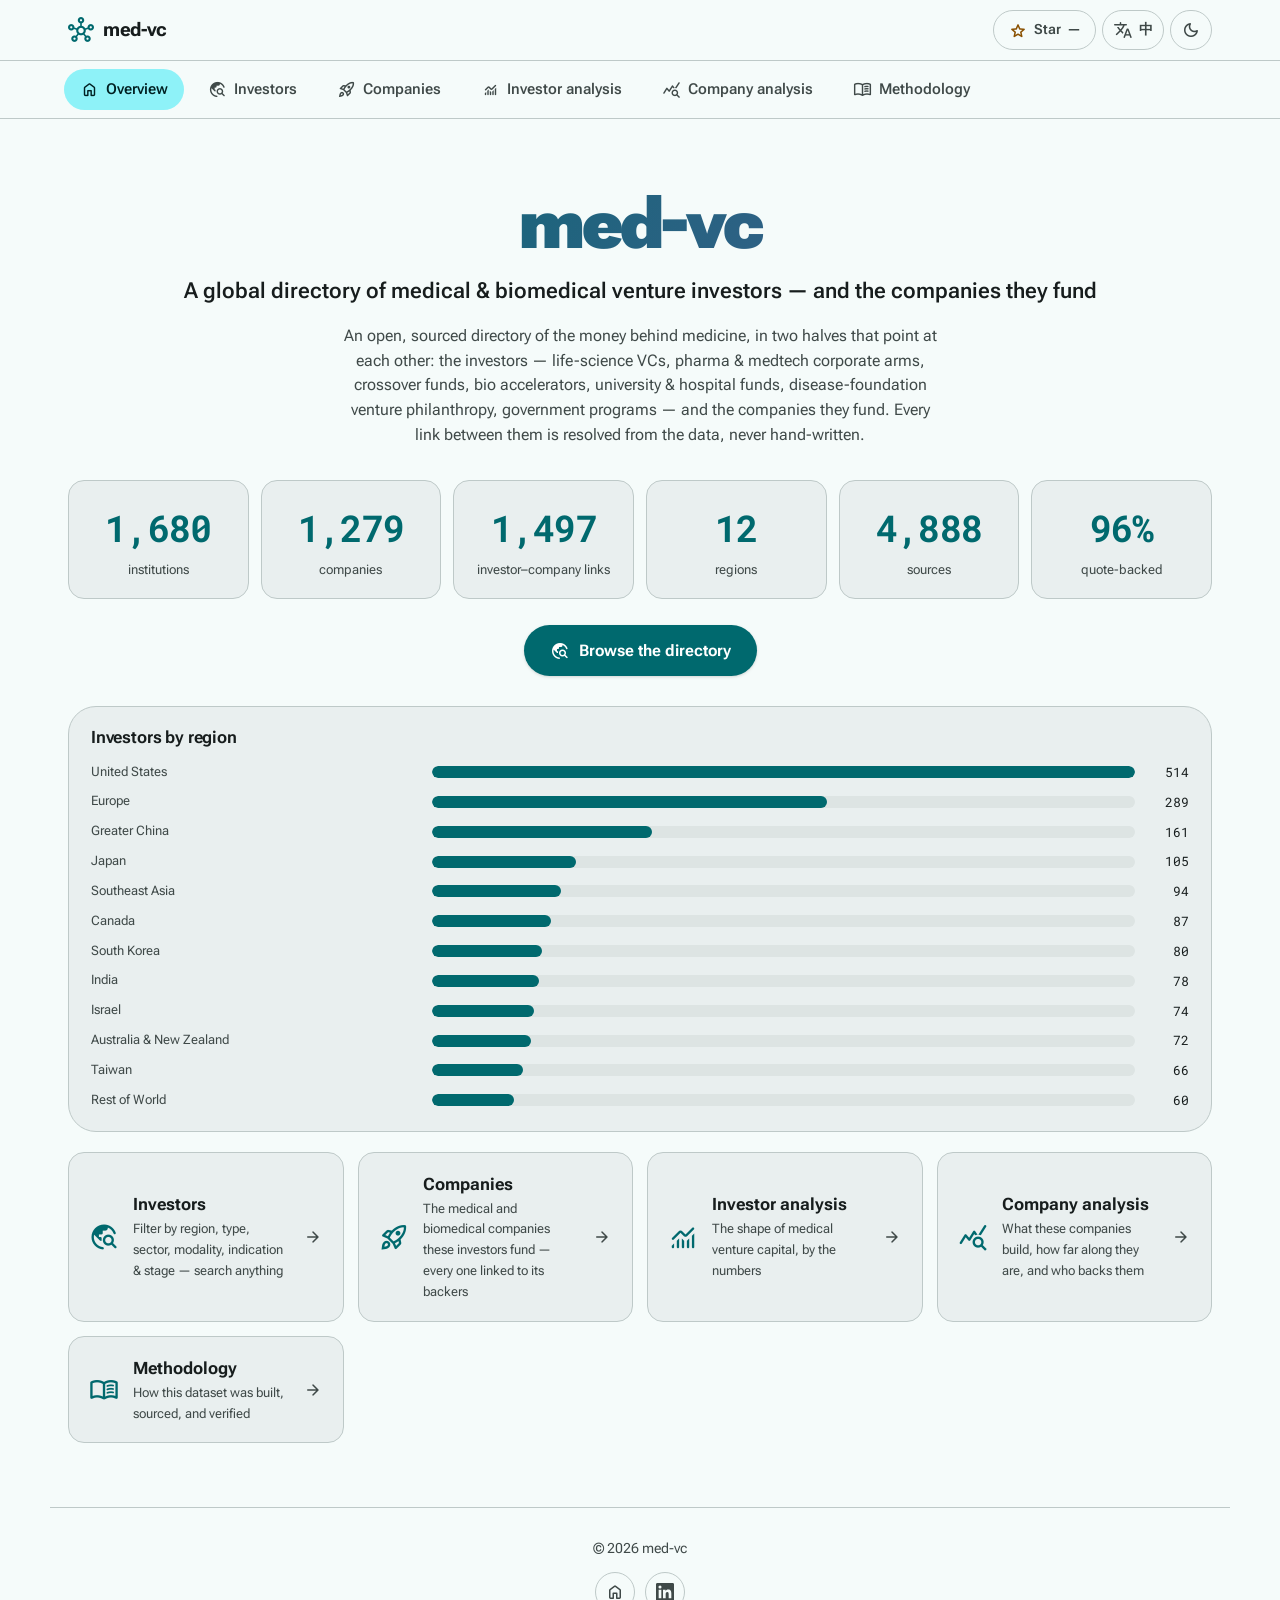
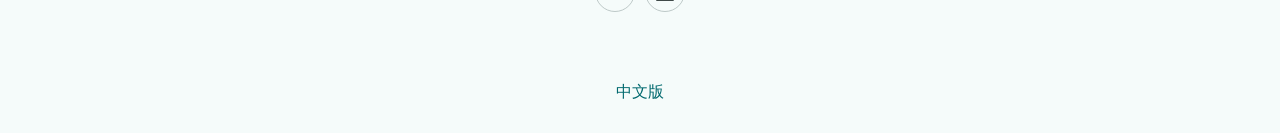
==== commit d29a3439: "feat: give Chinese its own URLs under /zh-Hant/ Both languages lived at one URL and were swapped by " ====
--- a/docs/index.html
+++ b/docs/index.html
@@ -7,18 +7,21 @@
     <meta charset="utf-8">
     <meta name="viewport" content="width=device-width, initial-scale=1">
     <title>med-vc — Global medical &amp; biomedical VC directory</title>
-    <meta name="description" content="An open, sourced directory of 1,543 medical and biomedical venture investors across 12 regions — VCs, corporate venture arms, crossover funds, accelerators, university &amp; hospital funds and more.">
+    <meta name="description" content="An open, sourced directory of 1,680 medical and biomedical venture investors across 12 regions — VCs, corporate venture arms, crossover funds, accelerators, university &amp; hospital funds and more.">
     <link rel="canonical" href="https://med-vc.peteraim.com/" />
+  <link rel="alternate" hreflang="en" href="https://med-vc.peteraim.com/" />
+  <link rel="alternate" hreflang="zh-Hant" href="https://med-vc.peteraim.com/zh-Hant/" />
+  <link rel="alternate" hreflang="x-default" href="https://med-vc.peteraim.com/" />
     <meta property="og:type" content="website">
     <meta property="og:site_name" content="med-vc">
     <meta property="og:title" content="med-vc — Global medical &amp; biomedical VC directory">
-    <meta property="og:description" content="An open, sourced directory of 1,543 medical and biomedical venture investors across 12 regions — VCs, corporate venture arms, crossover funds, accelerators, university &amp; hospital funds and more.">
+    <meta property="og:description" content="An open, sourced directory of 1,680 medical and biomedical venture investors across 12 regions — VCs, corporate venture arms, crossover funds, accelerators, university &amp; hospital funds and more.">
     <meta property="og:url" content="https://med-vc.peteraim.com/" />
     <meta name="twitter:card" content="summary_large_image">
     <meta name="twitter:title" content="med-vc — Global medical &amp; biomedical VC directory">
-    <meta name="twitter:description" content="An open, sourced directory of 1,543 medical and biomedical venture investors across 12 regions — VCs, corporate venture arms, crossover funds, accelerators, university &amp; hospital funds and more.">
+    <meta name="twitter:description" content="An open, sourced directory of 1,680 medical and biomedical venture investors across 12 regions — VCs, corporate venture arms, crossover funds, accelerators, university &amp; hospital funds and more.">
     <link rel="icon" href="data:image/svg+xml,%3Csvg xmlns=%22http://www.w3.org/2000/svg%22 viewBox=%220 0 100 100%22%3E%3Ctext y=%22.9em%22 font-size=%2290%22%3E%F0%9F%A7%AC%3C/text%3E%3C/svg%3E">
-    <script type="application/ld+json">{"@context":"https://schema.org","@type":"WebSite","name":"med-vc","description":"A global directory of medical and biomedical venture investors","url":"https://med-vc.peteraim.com/"}</script>
+    <script type="application/ld+json">{"@context":"https://schema.org","@type":"WebSite","name":"med-vc","description":"A global directory of medical and biomedical venture investors","url":"https://med-vc.peteraim.com/","inLanguage":"en"}</script>
     <link rel="preconnect" href="https://fonts.googleapis.com">
     <link rel="preconnect" href="https://fonts.gstatic.com" crossorigin>
     <link href="https://fonts.googleapis.com/css2?family=Roboto+Flex:opsz,wght@8..144,400..700&family=Roboto+Mono:wght@500;600&display=swap" rel="stylesheet">
@@ -32,5 +35,6 @@
     <script src="data/data.js?v=d59e533ca4"></script>
     <script src="assets/shell.js?v=39973f0f89"></script>
     <script src="assets/app.js?v=ca1e6b5148"></script>
+<p class="lang-alt-link" style="text-align:center;padding:12px;"><a href="/zh-Hant/" hreflang="zh-Hant" rel="alternate" lang="zh-Hant">中文版</a></p>
 </body>
 </html>
